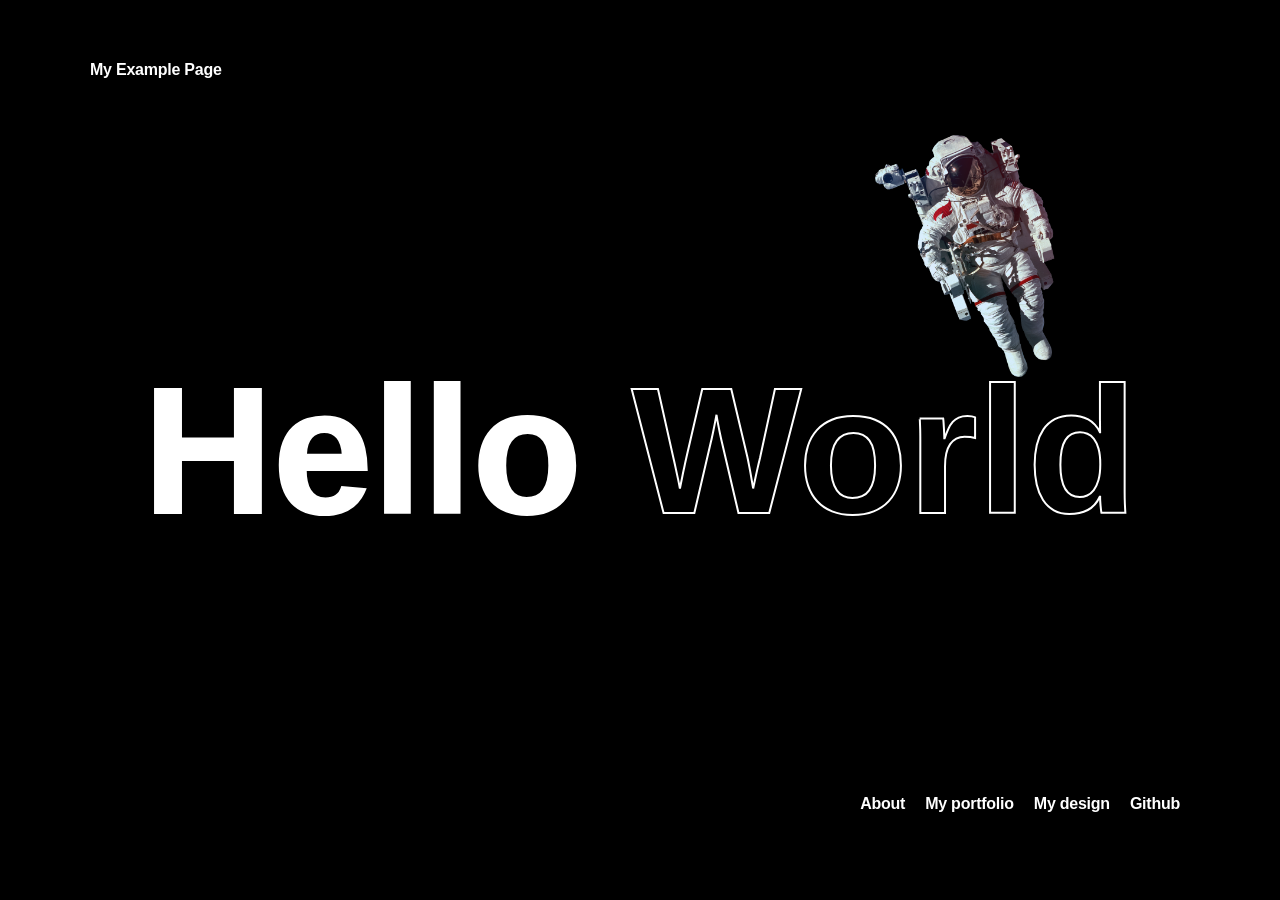
==== index.html @ 022cda15 "home" ====
<!DOCTYPE html>
<html lang="en">
<head>
    <meta charset="UTF-8">
    <meta http-equiv="X-UA-Compatible" content="IE=edge">
    <meta name="viewport" content="width=device-width, initial-scale=1.0">
    <link rel="stylesheet" href="style.css">
    <title>Austronauta</title>
</head>
<body>
    <section class="seccion">
        <div class="container">
            <header><p>My Example Page</p></header>
            <div class="contenido">
                <div class="info">
                    <h1><span style="color: white;">Hello</span> World</h1>
                </div>
                <img id="astro" src="img/astronaut.png">
            </div>
            <div class="menu">
                <ol>
                    <li><p>About</p></li>
                    <li><p>My portfolio</p></li>
                    <li><p>My design</p></li>
                    <li><p>Github</p></li>
                </ol>
            </div>
        </div>
    </section>
</body>
</html>
---- style.css ----
body {
    margin: 0;
    /* font-family: 'Helvetica Neue', sans-serif; */
    font-weight: 600;
    letter-spacing: -0.015em;
    font-family: SF Pro Display, SF Pro Icons, Helvetica Neue, Helvetica, Arial, sans-serif;
}

h1 {
    font-size: 20vh;
}

header {
    position: absolute;
    top: 5vh;
    left: 10vh;
}

.container {
    display: flex;
    height: 100vh;
    width: 100%;
    margin: 0;
    padding: 0;
    align-items: center;
}

.contenido {
    align-items: stretch;
    text-align: center;
    justify-content: center;
    width: 100%;
}

.container h1 {
    -webkit-text-stroke: 2px white;
    color: transparent;

}

.container p {
    color: white;
}

.container {
    background: url('img/earth.png');
    background-color: black;
    background-size: 115%;
    background-repeat: no-repeat;
    background-position: center 40vh;
}

#astro {
    width: 20vh;
    position: absolute;
    top: 15vh;
    right: 25vh;
    -webkit-animation: bounce-down 1.6s linear infinite;
    animation: bounce-down 1.6s linear infinite;

}

.menu {
    position: absolute;
    bottom: 5vh;
    right: 10vh;
    display: flex;
    width: 100%;
    justify-content: flex-end;
}

.menu ol {
    display: flex;
    list-style-type: none;
}

.menu li {
    padding: 10px;
}


@-webkit-keyframes bounce-down {
    25% {
        -webkit-transform: translateY(-4px);
    }

    50%,
    100% {
        -webkit-transform: translateY(0);
    }

    75% {
        -webkit-transform: translateY(4px);
    }
}

@keyframes bounce-down {
    25% {
        transform: translateY(-4px);
    }

    50%,
    100% {
        transform: translateY(0);
    }

    75% {
        transform: translateY(4px);
    }
}
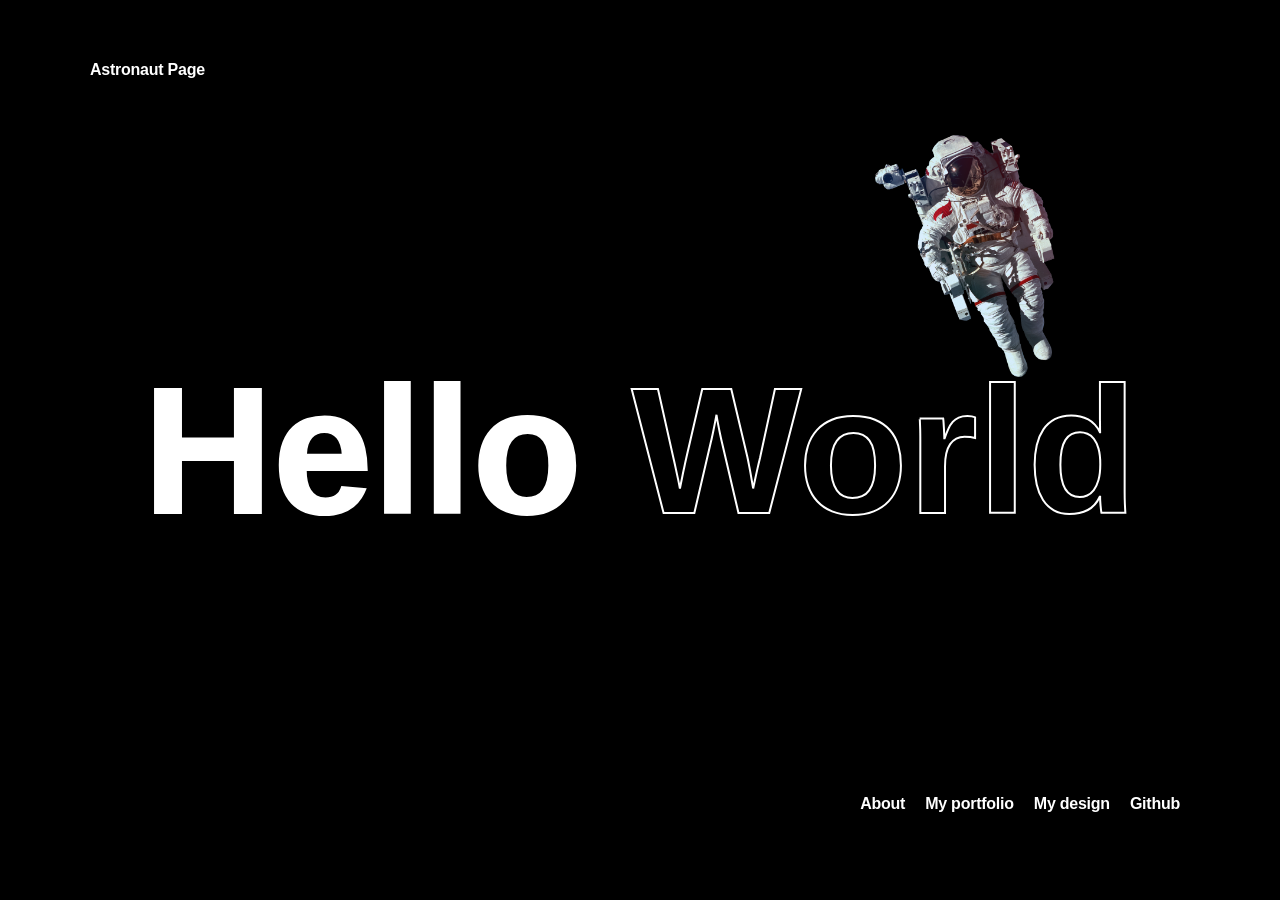
==== commit 42c64f51: "change title" ====
--- a/index.html
+++ b/index.html
@@ -10,7 +10,7 @@
 <body>
     <section class="seccion">
         <div class="container">
-            <header><p>My Example Page</p></header>
+            <header><p>Astronaut Page</p></header>
             <div class="contenido">
                 <div class="info">
                     <h1><span style="color: white;">Hello</span> World</h1>
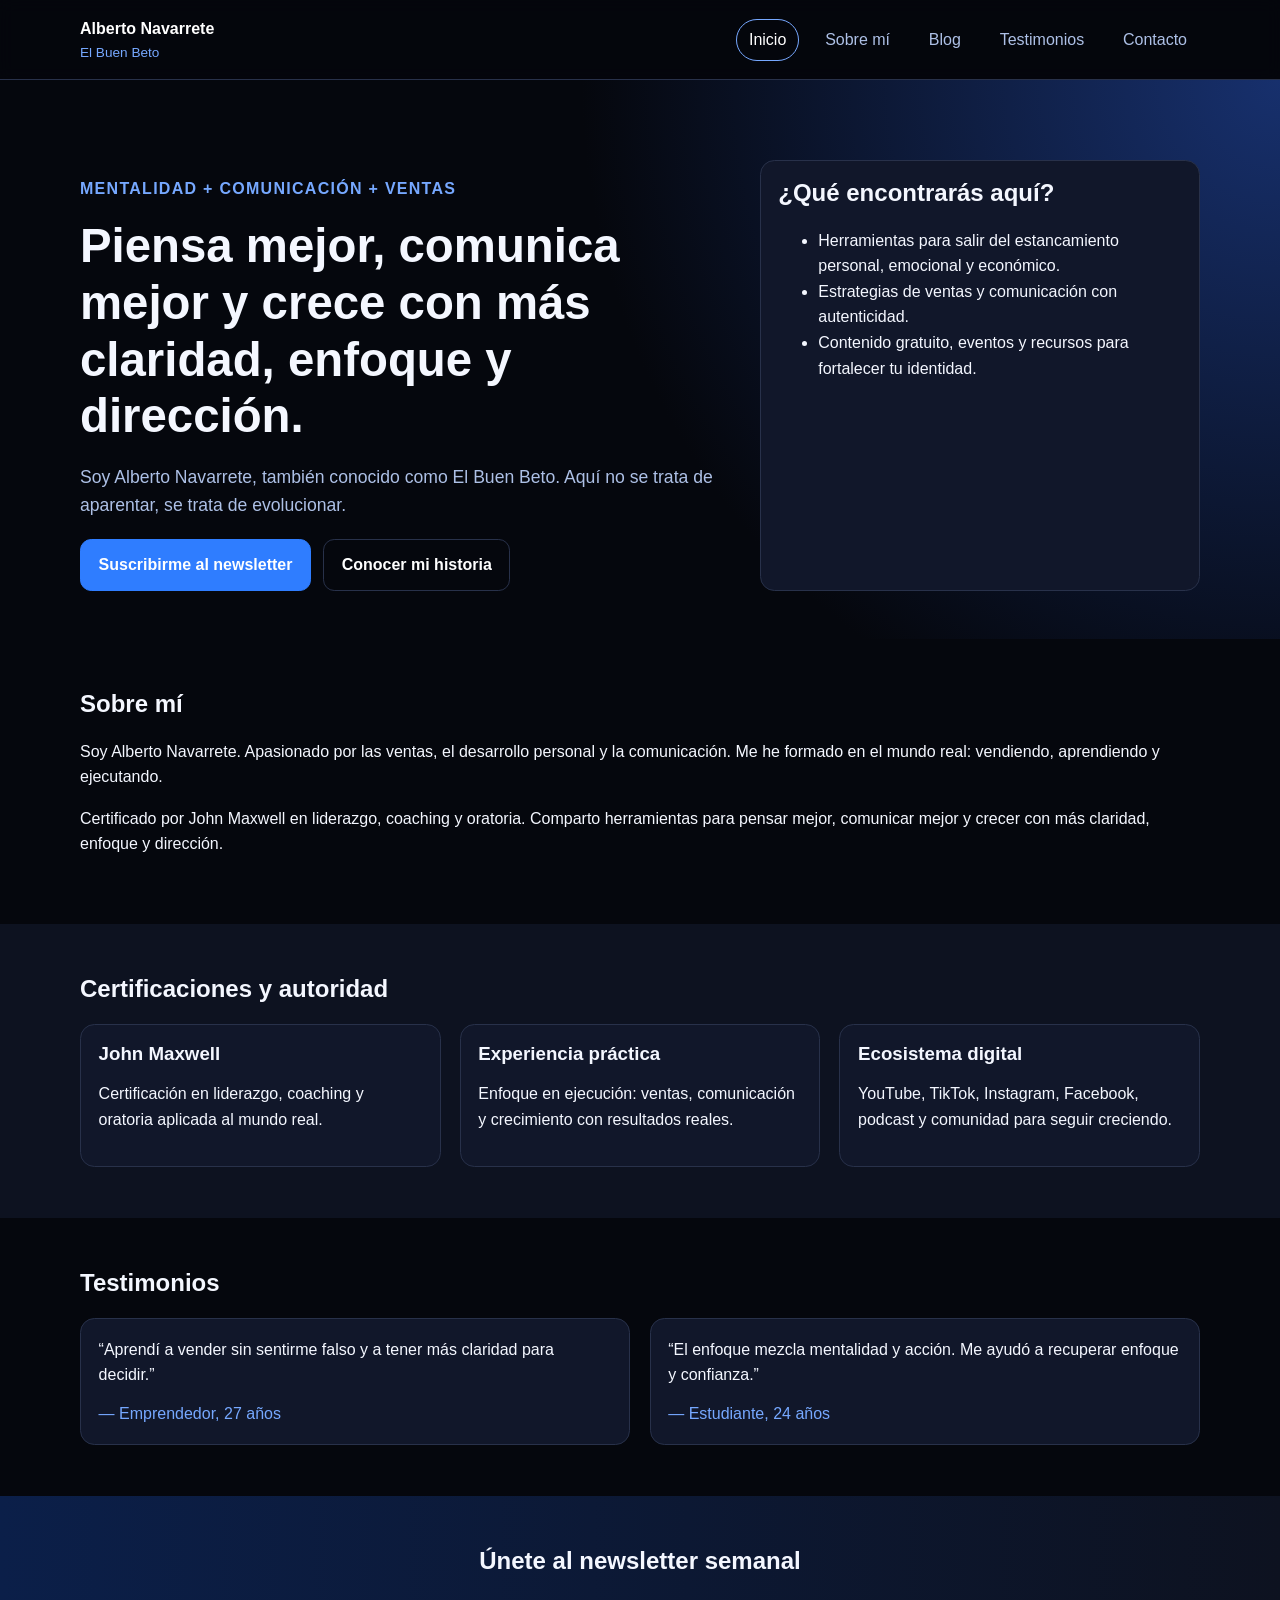
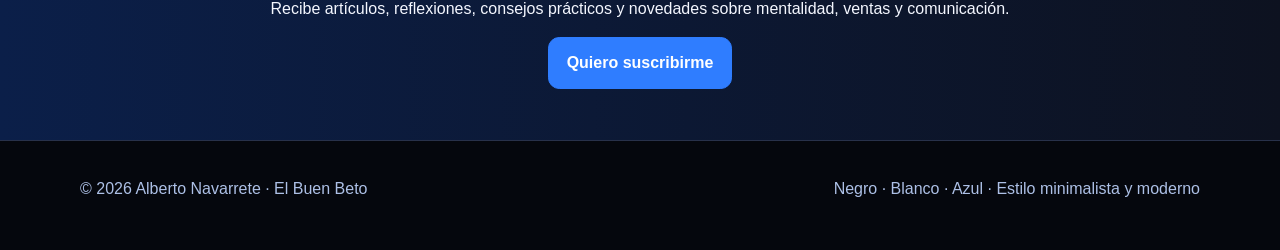
==== commit 52063302: "Create multi-page HTML site for El Buen Beto brief" ====
--- a/index.html
+++ b/index.html
@@ -1,31 +1,108 @@
 <!DOCTYPE html>
-<html lang="en">
+<html lang="es">
 <head>
-    <meta charset="UTF-8">
-    <meta http-equiv="X-UA-Compatible" content="IE=edge">
-    <meta name="viewport" content="width=device-width, initial-scale=1.0">
-    <link rel="stylesheet" href="style.css">
-    <title>Austronauta</title>
+  <meta charset="UTF-8">
+  <meta name="viewport" content="width=device-width, initial-scale=1.0">
+  <meta name="description" content="Sitio oficial de Alberto Navarrete, El Buen Beto. Mentalidad, comunicación, ventas y crecimiento personal.">
+  <meta name="keywords" content="crecimiento personal, mentalidad, finanzas personales, ventas, mejorar vida">
+  <title>El Buen Beto | Inicio</title>
+  <link rel="stylesheet" href="style.css">
 </head>
 <body>
-    <section class="seccion">
-        <div class="container">
-            <header><p>Astronaut Page</p></header>
-            <div class="contenido">
-                <div class="info">
-                    <h1><span style="color: white;">Hello</span> World</h1>
-                </div>
-                <img id="astro" src="img/astronaut.png">
-            </div>
-            <div class="menu">
-                <ol>
-                    <li><p>About</p></li>
-                    <li><p>My portfolio</p></li>
-                    <li><p>My design</p></li>
-                    <li><p>Github</p></li>
-                </ol>
-            </div>
+  <header class="site-header">
+    <div class="wrap nav-wrap">
+      <a href="index.html" class="brand">Alberto Navarrete <span>El Buen Beto</span></a>
+      <nav>
+        <a href="index.html" class="active">Inicio</a>
+        <a href="sobre-mi.html">Sobre mí</a>
+        <a href="blog.html">Blog</a>
+        <a href="testimonios.html">Testimonios</a>
+        <a href="contacto.html">Contacto</a>
+      </nav>
+    </div>
+  </header>
+
+  <main>
+    <section class="hero">
+      <div class="wrap hero-grid">
+        <div>
+          <p class="eyebrow">Mentalidad + Comunicación + Ventas</p>
+          <h1>Piensa mejor, comunica mejor y crece con más claridad, enfoque y dirección.</h1>
+          <p class="lead">Soy Alberto Navarrete, también conocido como El Buen Beto. Aquí no se trata de aparentar, se trata de evolucionar.</p>
+          <div class="actions">
+            <a href="contacto.html" class="btn btn-primary">Suscribirme al newsletter</a>
+            <a href="sobre-mi.html" class="btn btn-ghost">Conocer mi historia</a>
+          </div>
         </div>
+        <div class="card">
+          <h2>¿Qué encontrarás aquí?</h2>
+          <ul>
+            <li>Herramientas para salir del estancamiento personal, emocional y económico.</li>
+            <li>Estrategias de ventas y comunicación con autenticidad.</li>
+            <li>Contenido gratuito, eventos y recursos para fortalecer tu identidad.</li>
+          </ul>
+        </div>
+      </div>
     </section>
+
+    <section class="section">
+      <div class="wrap">
+        <h2>Sobre mí</h2>
+        <p>Soy Alberto Navarrete. Apasionado por las ventas, el desarrollo personal y la comunicación. Me he formado en el mundo real: vendiendo, aprendiendo y ejecutando.</p>
+        <p>Certificado por John Maxwell en liderazgo, coaching y oratoria. Comparto herramientas para pensar mejor, comunicar mejor y crecer con más claridad, enfoque y dirección.</p>
+      </div>
+    </section>
+
+    <section class="section alt">
+      <div class="wrap">
+        <h2>Certificaciones y autoridad</h2>
+        <div class="grid-3">
+          <article class="mini-card">
+            <h3>John Maxwell</h3>
+            <p>Certificación en liderazgo, coaching y oratoria aplicada al mundo real.</p>
+          </article>
+          <article class="mini-card">
+            <h3>Experiencia práctica</h3>
+            <p>Enfoque en ejecución: ventas, comunicación y crecimiento con resultados reales.</p>
+          </article>
+          <article class="mini-card">
+            <h3>Ecosistema digital</h3>
+            <p>YouTube, TikTok, Instagram, Facebook, podcast y comunidad para seguir creciendo.</p>
+          </article>
+        </div>
+      </div>
+    </section>
+
+    <section class="section">
+      <div class="wrap">
+        <h2>Testimonios</h2>
+        <div class="grid-2">
+          <blockquote>
+            “Aprendí a vender sin sentirme falso y a tener más claridad para decidir.”
+            <cite>— Emprendedor, 27 años</cite>
+          </blockquote>
+          <blockquote>
+            “El enfoque mezcla mentalidad y acción. Me ayudó a recuperar enfoque y confianza.”
+            <cite>— Estudiante, 24 años</cite>
+          </blockquote>
+        </div>
+      </div>
+    </section>
+
+    <section class="section cta-band">
+      <div class="wrap cta-content">
+        <h2>Únete al newsletter semanal</h2>
+        <p>Recibe artículos, reflexiones, consejos prácticos y novedades sobre mentalidad, ventas y comunicación.</p>
+        <a href="contacto.html" class="btn btn-primary">Quiero suscribirme</a>
+      </div>
+    </section>
+  </main>
+
+  <footer class="site-footer">
+    <div class="wrap footer-grid">
+      <p>© 2026 Alberto Navarrete · El Buen Beto</p>
+      <p>Negro · Blanco · Azul · Estilo minimalista y moderno</p>
+    </div>
+  </footer>
 </body>
-</html>+</html>
--- a/style.css
+++ b/style.css
@@ -1,110 +1,165 @@
-body {
-    margin: 0;
-    /* font-family: 'Helvetica Neue', sans-serif; */
-    font-weight: 600;
-    letter-spacing: -0.015em;
-    font-family: SF Pro Display, SF Pro Icons, Helvetica Neue, Helvetica, Arial, sans-serif;
+:root {
+  --bg: #05070d;
+  --bg-soft: #0d1220;
+  --card: #11172a;
+  --text: #f4f7ff;
+  --muted: #adc0e6;
+  --blue: #2f7dff;
+  --blue-soft: #76a8ff;
+  --border: #28314a;
 }
 
-h1 {
-    font-size: 20vh;
+* { box-sizing: border-box; }
+
+body {
+  margin: 0;
+  font-family: Inter, "Segoe UI", Roboto, Arial, sans-serif;
+  background: var(--bg);
+  color: var(--text);
+  line-height: 1.6;
 }
 
-header {
-    position: absolute;
-    top: 5vh;
-    left: 10vh;
+.wrap {
+  width: min(1120px, 92vw);
+  margin: 0 auto;
 }
 
-.container {
-    display: flex;
-    height: 100vh;
-    width: 100%;
-    margin: 0;
-    padding: 0;
-    align-items: center;
+.site-header {
+  position: sticky;
+  top: 0;
+  z-index: 20;
+  backdrop-filter: blur(8px);
+  background: rgba(5, 7, 13, 0.85);
+  border-bottom: 1px solid var(--border);
 }
 
-.contenido {
-    align-items: stretch;
-    text-align: center;
-    justify-content: center;
-    width: 100%;
+.nav-wrap {
+  display: flex;
+  justify-content: space-between;
+  align-items: center;
+  gap: 1rem;
+  padding: 1rem 0;
 }
 
-.container h1 {
-    -webkit-text-stroke: 2px white;
-    color: transparent;
-
+.brand {
+  color: #fff;
+  text-decoration: none;
+  font-weight: 700;
 }
 
-.container p {
-    color: white;
+.brand span {
+  color: var(--blue-soft);
+  display: block;
+  font-weight: 400;
+  font-size: .85rem;
 }
 
-.container {
-    background: url('img/earth.png');
-    background-color: black;
-    background-size: 115%;
-    background-repeat: no-repeat;
-    background-position: center 40vh;
+nav {
+  display: flex;
+  gap: .8rem;
+  flex-wrap: wrap;
 }
 
-#astro {
-    width: 20vh;
-    position: absolute;
-    top: 15vh;
-    right: 25vh;
-    -webkit-animation: bounce-down 1.6s linear infinite;
-    animation: bounce-down 1.6s linear infinite;
-
+nav a {
+  color: var(--muted);
+  text-decoration: none;
+  padding: .45rem .75rem;
+  border-radius: 999px;
+  border: 1px solid transparent;
 }
 
-.menu {
-    position: absolute;
-    bottom: 5vh;
-    right: 10vh;
-    display: flex;
-    width: 100%;
-    justify-content: flex-end;
+nav a:hover,
+nav a.active {
+  color: #fff;
+  border-color: var(--blue-soft);
 }
 
-.menu ol {
-    display: flex;
-    list-style-type: none;
+.hero {
+  padding: 5rem 0 3rem;
+  background: radial-gradient(circle at top right, #17306d 0%, var(--bg) 50%);
 }
 
-.menu li {
-    padding: 10px;
+.hero-grid,
+.grid-2,
+.grid-3 {
+  display: grid;
+  gap: 1.2rem;
 }
 
+.hero-grid { grid-template-columns: 1.2fr .8fr; }
+.grid-2 { grid-template-columns: repeat(2, 1fr); }
+.grid-3 { grid-template-columns: repeat(3, 1fr); }
 
-@-webkit-keyframes bounce-down {
-    25% {
-        -webkit-transform: translateY(-4px);
-    }
+h1, h2, h3 { line-height: 1.2; margin-top: 0; }
 
-    50%,
-    100% {
-        -webkit-transform: translateY(0);
-    }
+h1 { font-size: clamp(1.8rem, 3.7vw, 3.2rem); margin-bottom: .8rem; }
+.lead { font-size: 1.1rem; color: var(--muted); max-width: 65ch; }
+.eyebrow { text-transform: uppercase; color: var(--blue-soft); font-weight: 700; letter-spacing: .08em; }
 
-    75% {
-        -webkit-transform: translateY(4px);
-    }
+.actions { display: flex; gap: .75rem; flex-wrap: wrap; margin-top: 1.25rem; }
+
+.btn {
+  display: inline-block;
+  padding: .75rem 1.1rem;
+  border-radius: .7rem;
+  text-decoration: none;
+  border: 1px solid var(--border);
+  color: #fff;
+  font-weight: 600;
 }
 
-@keyframes bounce-down {
-    25% {
-        transform: translateY(-4px);
-    }
+.btn-primary { background: var(--blue); border-color: var(--blue); }
+.btn-primary:hover { background: #1f66da; }
+.btn-ghost:hover { border-color: var(--blue-soft); }
 
-    50%,
-    100% {
-        transform: translateY(0);
-    }
+.section { padding: 3.2rem 0; }
+.alt { background: var(--bg-soft); }
 
-    75% {
-        transform: translateY(4px);
-    }
-}+.card,
+.mini-card,
+blockquote,
+.form {
+  background: var(--card);
+  border: 1px solid var(--border);
+  border-radius: .9rem;
+  padding: 1.1rem;
+}
+
+.mini-card h2, .mini-card h3 { margin-bottom: .4rem; }
+
+blockquote { margin: 0; }
+blockquote cite { display: block; margin-top: .8rem; color: var(--blue-soft); font-style: normal; }
+
+.cta-band { background: linear-gradient(90deg, #0b1f49, #0d1220); }
+.cta-content { text-align: center; }
+
+.form { max-width: 720px; display: grid; gap: .9rem; }
+.form label { display: grid; gap: .35rem; font-weight: 600; }
+.form input, .form select {
+  width: 100%;
+  background: #070b17;
+  border: 1px solid var(--border);
+  color: #fff;
+  border-radius: .5rem;
+  padding: .65rem .7rem;
+}
+
+.long-copy { max-width: 800px; }
+.long-copy ul { padding-left: 1.1rem; }
+
+.site-footer {
+  border-top: 1px solid var(--border);
+  padding: 1.2rem 0 2rem;
+  color: var(--muted);
+}
+
+.footer-grid {
+  display: flex;
+  justify-content: space-between;
+  gap: 1rem;
+  flex-wrap: wrap;
+}
+
+@media (max-width: 860px) {
+  .hero-grid, .grid-2, .grid-3 { grid-template-columns: 1fr; }
+}
